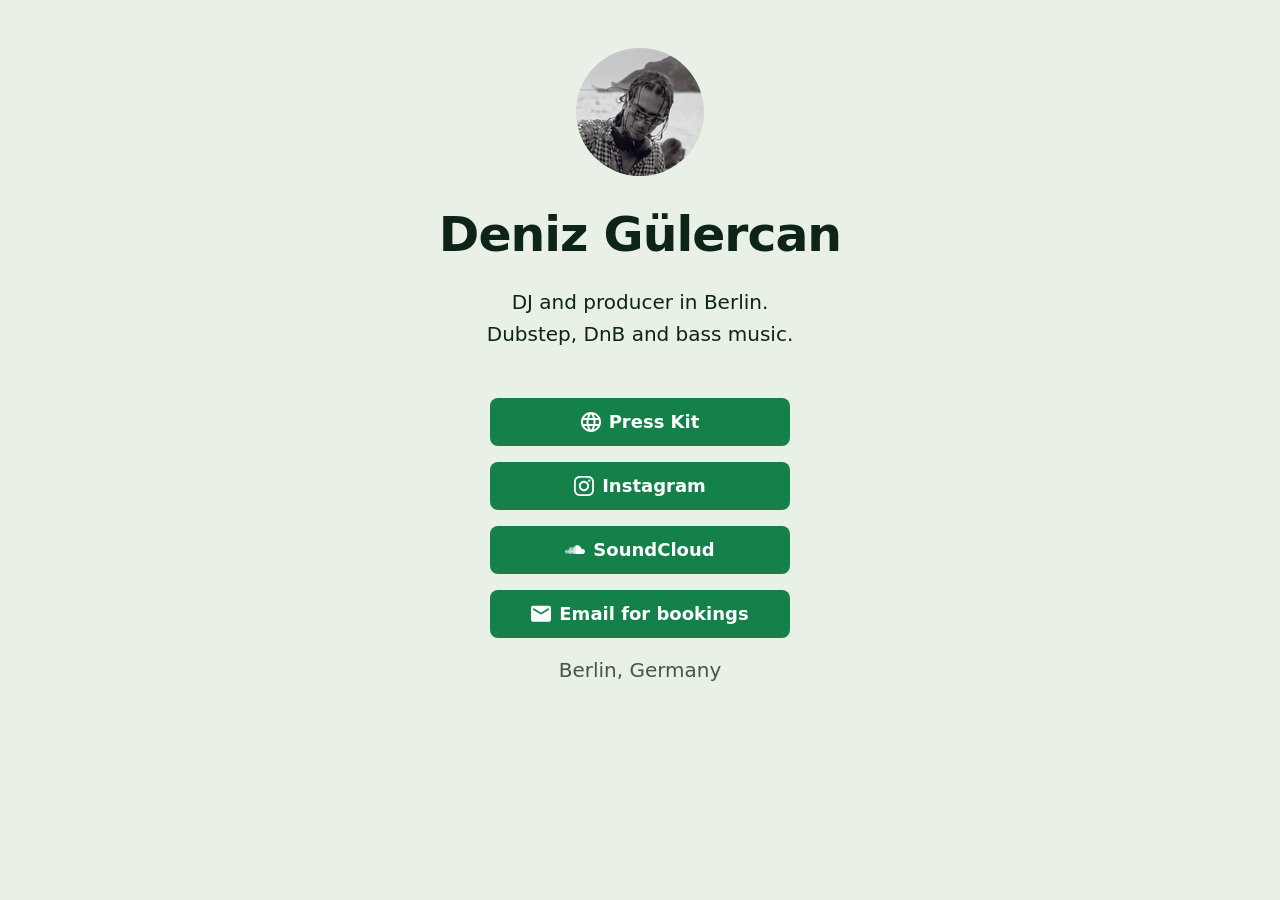
==== index.html @ afda8f6c "Add link page, EPK page and black-and-white profile photo Co-Authored-By: Claude Sonnet 5.5 <noreply" ====
<!DOCTYPE html>

<!--
  To change the theme, change the class on the html tag below to one of:
  - theme-auto: Automatically switches based on user's system preferences
  - theme-light: Forces light theme
  - theme-dark: Forces dark theme
-->

<html class="theme-auto" lang="en"> <!-- Update `class="theme-auto"` with your preference -->

  <head>
    <meta charset="utf-8">
    <meta name="viewport" content="width=device-width, initial-scale=1">

    <!-- Page Title - Change this to your name/brand (50-60 characters recommended) -->
    <title>Deniz Gülercan</title>
    <link rel="icon" type="image/png" href="images/avatar.png"> <!-- Update this with your own favicon -->

    <!-- Meta Description - Write a description (150-160 characters recommended) -->
    <meta name="description" content="Deniz Gülercan. DJ and producer in Berlin. Dubstep, DnB and bass music.">

    <!-- Canonical URL - Helps prevent duplicate content issues -->
    
    <!-- Author Information -->
    <meta name="author" content="Deniz Gülercan">

    <!-- Browser UI Color - Matches the default light/dark theme backgrounds -->
    <meta name="theme-color" content="#e9f0e6" media="(prefers-color-scheme: light)">
    <meta name="theme-color" content="#0c1a12" media="(prefers-color-scheme: dark)">

    <!-- Social Sharing (Open Graph & Twitter) - Uncomment and fill in to control how your page
         looks when shared on social platforms and in chat apps.
         og:url and og:image must be full absolute URLs. -->
    <!--
    <meta property="og:type" content="website">
    <meta property="og:title" content="Deniz Gülercan">
    <meta property="og:description" content="A short description of your page.">
    <meta property="og:url" content="https://yourwebsite.com">
    <meta property="og:image" content="https://yourwebsite.com/images/avatar@2x.png">
    <meta name="twitter:card" content="summary">
    -->

    <!-- Font Preloads - Lets the browser fetch fonts in parallel with the stylesheets -->
    <link rel="preload" href="fonts/open-sans-v34-vietnamese_latin-ext_latin_hebrew_greek-ext_greek_cyrillic-ext_cyrillic-regular.woff2" as="font" type="font/woff2" crossorigin>
    <link rel="preload" href="fonts/open-sans-v34-vietnamese_latin-ext_latin_hebrew_greek-ext_greek_cyrillic-ext_cyrillic-700.woff2" as="font" type="font/woff2" crossorigin>
    <link rel="preload" href="fonts/open-sans-v34-vietnamese_latin-ext_latin_hebrew_greek-ext_greek_cyrillic-ext_cyrillic-800.woff2" as="font" type="font/woff2" crossorigin>

    <!-- Stylesheets -->
    <link rel="stylesheet" href="css/reset.css">
    <link rel="stylesheet" href="css/style.css">
    <link rel="stylesheet" href="css/brands.css">

    <!-- LittleLink Extended Stylesheet (Optional) -->
    <!-- <link rel="stylesheet" href="css/brands-extended.css"> -->
    <!-- Learn more at https://github.com/sethcottle/littlelink-extended.
         Remove comments if you've added LittleLink Extended dependencies -->

  </head>

<body>

    <div class="container">
        <div class="column">
          <main>

            <!--
              By default, the Avatar is rounded. Use the following:
              - avatar--rounded: Automatically rounds the image
              - avatar--soft: Slightly rounds the image
              - avatar--none: Removes any rounding

              Be sure to replace the src with your own image path and update the alt text
            -->
            <img class="avatar avatar--rounded" src="images/avatar.png" srcset="images/avatar@2x.png 2x" alt="Deniz Gülercan" width="128" height="128" fetchpriority="high">

            <!-- Replace with your name or brand -->
            <h1>Deniz Gülercan</h1>

            <!-- Add a short description about yourself or your brand -->
            <p>DJ and producer in Berlin.<br>Dubstep, DnB and bass music.</p>

            <!-- All your buttons go here -->
            <nav class="button-stack" aria-label="Links">

              <!-- Press kit -->
              <a class="button button-default" href="https://denizgulercan.pages.dev/epk/"><img class="icon" aria-hidden="true" src="images/icons/generic-website.svg" alt="">Press Kit</a>

              <!-- Instagram -->
              <a class="button button-default" href="https://www.instagram.com/deniz.gulercan/" target="_blank" rel="noopener"><img class="icon" aria-hidden="true" src="images/icons/instagram.svg" alt="">Instagram</a>

              <!-- SoundCloud -->
              <a class="button button-default" href="https://soundcloud.com/denizgulercan" target="_blank" rel="noopener"><img class="icon" aria-hidden="true" src="images/icons/soundcloud.svg" alt="">SoundCloud</a>

              <!-- Booking email -->
              <a class="button button-default" href="mailto:denizgulercan@gmail.com?subject=Booking%20enquiry"><img class="icon" aria-hidden="true" src="images/icons/generic-email.svg" alt="">Email for bookings</a>

      </nav>
      <p class="location">Berlin, Germany</p>
      </main>

    </div>
  </div>

</body>

</html>
---- css/style.css ----
/*
* LittleLink
* https://littlelink.io
* Free to use under the MIT license
* http://www.opensource.org/licenses/mit-license.php
*/

/* Grid
  –––––––––––––––––––––––––––––––––––––––––––––––––– */
  .container {
	position:relative;
	width:100%;
	max-width:37.5rem;     				/* 600px */
    text-align:center;
	margin:0 auto;
	padding:var(--spacing-xl) var(--spacing-m) 0 var(--spacing-m);
	box-sizing:border-box;
}
.container-left {
	position:relative;
	width:100%;
	max-width:37.5rem;
	text-align:left;
	margin:0 auto;
	padding:0 1.25rem;
	box-sizing:border-box;
}
.container-left p {
	margin-bottom: 1rem;  				/* 16px space between paragraphs */
  }
.column {
	width:100%;
	box-sizing:border-box;
}
/* For devices larger than 400px */
  @media (min-width:25rem) {            /* 400px */
    .container {
	width:85%;
}
}/* For devices larger than 550px */
  @media (min-width:34.375rem) {        /* 550px */
    .container {
	width:80%;
}
}

/* Base Styles
  –––––––––––––––––––––––––––––––––––––––––––––––––– */
  body {
	margin:0;
	padding:0;
	background-color:#e9f0e6;
	color:#0e2418;
	font-family:"Open Sans",system-ui;
    font-weight:400;
	line-height:1.6;
}

/* Base Typography Settings
–––––––––––––––––––––––––––––––––––––––––––––––––– */
/* Base size - 16px browser default */
:root {
  font-size:16px;           /* Using a 1.25 modular scale for typography */
  --scale-0:1rem;           /* 16px */
  --scale-1:1.25rem;        /* 20px */
  --scale-2:1.563rem;       /* 25px */
  --scale-3:1.953rem;       /* 31px */
  --scale-4:2.441rem;       /* 39px */
  --scale-5:3.052rem;       /* 49px */

  /* Spacing units */
  --spacing-xs:0.5rem;      /* 8px */
  --spacing-s:1rem;         /* 16px */
  --spacing-m:1.5rem;       /* 24px */
  --spacing-l:2rem;         /* 32px */
  --spacing-xl:3rem;        /* 48px */
  --spacing-xxl:4rem;       /* 64px */
}

/* Avatar */
.avatar {
	width: 8rem;             /* 128px */
	height: 8rem;
	border-radius: 50%;
	object-fit: cover;
	background-position: center;
	margin-bottom: var(--spacing-l);
	margin-left: auto;
	margin-right: auto;
	display: block;
  }

/* Typography Scale */
h1 {
	margin:0 0 var(--spacing-m) 0;
	font-size:var(--scale-5);           /* ~49px */
  	font-weight:800;
	line-height:1.1;
	letter-spacing:-0.02em;
	word-wrap:break-word;
	overflow-wrap:break-word;
	hyphens:auto;           /* Delete this to remove automatic hyphen on line break */
}
body {
	font-size:var(--scale-1);           /* 20px */
  	line-height:1.6;
}
.container p {
	margin:0 0 var(--spacing-xl) 0;
	font-size:var(--scale-1);
	line-height:1.6;
}

/* Footer */
footer {
	margin:var(--spacing-xxl) 0;            /* 4rem (64px) top and bottom */
    font-size:var(--scale-0);
}

/* Responsive adjustments */
@media (max-width:34.375rem) {              /* 550px */
  h1 {
	font-size:2rem;
}
body {
	font-size:var(--scale-0);
}
.container p {
	font-size:var(--scale-0);
}
.avatar {
	margin-bottom:var(--spacing-m);
}
footer {
	margin:var(--spacing-xl) 0;         	/* 3rem (48px) top and bottom */
}
}

/* Links
  –––––––––––––––––––––––––––––––––––––––––––––––––– */
  a {
	color:#2457F5;
	text-decoration:underline;
}
a:hover {
	color:#083BDA;
}

/* Buttons
–––––––––––––––––––––––––––––––––––––––––––––––––– */
.button,button {
	display:inline-flex;
	align-items:center;
	justify-content:center;
	width:18.75rem;             	/* 300px */
 	min-height:3rem;                /* 48px */
  	padding:0.75rem 1rem;         	/* 12px ; 16px */
  	font-size:1.125rem;           	/* 18px */
  	font-weight:700;
	text-decoration:none;
	white-space:normal;
  	background-color:var(--button-background,transparent);
	color:var(--button-text,#000000);
	border:var(--button-border,none);
	border-radius:0.5rem;
	cursor:pointer;
	box-sizing:border-box;
	hyphens:auto;               	/* Delete this to remove automatic hyphen on line break */
  	margin-bottom:1rem;
	text-align:center;
	line-height:1.3;
}

/* Icons
–––––––––––––––––––––––––––––––––––––––––––––––––– */
.icon {
	width:1.25rem;
	height:1.25rem;
	margin-right:0.5rem;
	flex-shrink:0;
}

/* Avatar Modifiers
  –––––––––––––––––––––––––––––––––––––––––––––––––– */
   /* Modifier for no avatar rounding */
   .avatar--none {
	border-radius: 0%;
  }

  /* Modifier for rounded avatar */
  .avatar--rounded {
	border-radius: 50%;
  }

  /* Modifier for slightly rounded corners */
  .avatar--soft {
	border-radius: 0.5rem;   /* 8px rounded corners */
  }

/* Theme System
  –––––––––––––––––––––––––––––––––––––––––––––––––– */
/* Light theme is default above */

/* Light theme (forced) */
:root.theme-light {
	color-scheme:light;
}

/* Dark theme */
:root.theme-dark {
	color-scheme:dark;
}
:root.theme-dark :focus-visible {
	outline: 2px solid #4fd68b;
	outline-offset: 2px;
  }
:root.theme-dark body {
	background-color:#0c1a12;
	color:#e6f2e9;
}
:root.theme-dark a:not(.button) {
	color:#4fd68b;
}
:root.theme-dark a:not(.button):hover {
	color:#8ff0b9;
}

/* Auto theme */
:root.theme-auto {
	color-scheme:light dark;
}
@media (prefers-color-scheme:dark) {
	:root.theme-auto body {
	background-color:#0c1a12;
	color:#e6f2e9;
}
:root.theme-auto :focus-visible {
    outline: 2px solid #4fd68b;
    outline-offset: 2px;
  }
:root.theme-auto a:not(.button) {
	color:#4fd68b;
}
:root.theme-auto a:not(.button):hover {
	color:#8ff0b9;
}
}

/* Button Text Color Override
    –––––––––––––––––––––––––––––––––––––––––––––––––– */
    .button:hover,button:hover {
	color:var(--button-text,#000000);
}

/* Privacy Page Styles
  –––––––––––––––––––––––––––––––––––––––––––––––––– */
.container-left nav {
	margin:var(--spacing-l) 0;
	text-align:left;
}
section {
	margin:var(--spacing-xl) 0;
	text-align:left;
}
h2 {
	font-size:var(--scale-3);
	font-weight:700;
	margin-bottom:var(--spacing-m);
}
h3 {
	font-size:var(--scale-2);
	font-weight:600;
	margin:var(--spacing-l) 0 var(--spacing-s) 0;
}
ul {
	list-style:none;
	padding:0;
	margin:0 0 var(--spacing-m) 0;
}
ul li {
	margin-bottom:var(--spacing-xs);
}

/* Privacy page specific responsive adjustments */
  @media (max-width:34.375rem) {
	h2 {
	font-size:var(--scale-2);
	}
	h3 {
	font-size:var(--scale-1);
	}
	section {
	margin:var(--spacing-l) 0;
	}
}

/* Font Face Definitions
  –––––––––––––––––––––––––––––––––––––––––––––––––– */
@font-face {
	font-display:swap;
	font-family:'Open Sans';
	font-style:normal;
	font-weight:400;
	src:url('../fonts/open-sans-v34-vietnamese_latin-ext_latin_hebrew_greek-ext_greek_cyrillic-ext_cyrillic-regular.woff2') format('woff2');
}
@font-face {
	font-display:swap;
	font-family:'Open Sans';
	font-style:normal;
	font-weight:600;
	src:url('../fonts/open-sans-v34-vietnamese_latin-ext_latin_hebrew_greek-ext_greek_cyrillic-ext_cyrillic-600.woff2') format('woff2');
}
@font-face {
	font-display:swap;
	font-family:'Open Sans';
	font-style:normal;
	font-weight:700;
	src:url('../fonts/open-sans-v34-vietnamese_latin-ext_latin_hebrew_greek-ext_greek_cyrillic-ext_cyrillic-700.woff2') format('woff2');
}
@font-face {
	font-display:swap;
	font-family:'Open Sans';
	font-style:normal;
	font-weight:800;
	src:url('../fonts/open-sans-v34-vietnamese_latin-ext_latin_hebrew_greek-ext_greek_cyrillic-ext_cyrillic-800.woff2') format('woff2');
}

.location { margin-top: var(--spacing-m); font-size: var(--scale-0); opacity: .75; }
---- css/brands.css ----
/*
* LittleLink Button Styles
* https://littlelink.io
* Free to use under the MIT license
* http://www.opensource.org/licenses/mit-license.php
*/

/* Brand Button Base Styles
–––––––––––––––––––––––––––––––––––––––––––––––––– */
/* Only include brand-specific button styling here.
   The color/background/border plumbing lives in style.css. */
.button,button {
	transition:filter 0.2s ease,transform 0.2s ease;
}

/* Global Button Hover Effect
–––––––––––––––––––––––––––––––––––––––––––––––––– */
.button:hover,button:hover {
	filter:brightness(90%);
	transform:translateY(-1px);
}

/* Button Icons
–––––––––––––––––––––––––––––––––––––––––––––––––– */
.icon {
	filter:var(--icon-filter,none);
}

/* Brand-Specific Styles
–––––––––––––––––––––––––––––––––––––––––––––––––– */

/* Default */
.button.button-default {
	--button-text:#ffffff;
	--button-background:#14804a;
	--button-border:none;
}

/* Amazon */
.button-amazon {
	--button-text:#000000;
	--button-background:#FFFFFF;
	--button-border:1px solid #212121;
}

/* Amazon Music */
.button-amazon-music {
	--button-text:#000000;
	--button-background:#25D1DA;
}

/* Apple App Store */
.button-appstore {
	--button-text:#FFFFFF;
	--button-background:#000000;
	--button-border:1px solid #FFFFFF;
}

/* Apple Invites */
.button-invites {
	--button-text:#FFFFFF;
	--button-background:#000000;
	--button-border:1px solid #FFFFFF;
}

/* Apple Music */
.button-apple-music {
	--button-text:#ffffff;
	--button-background:#000000;
	--button-border:1px solid #FFFFFF;
}

/* Apple Music Alt */
.button-apple-music-alt {
	--button-text:#ffffff;
	background-image:linear-gradient(to bottom,#FB5C74,#FA233B);
}

/* Apple Podcasts */
.button-apple-podcasts {
	--button-text:#ffffff;
	--button-background:#000000;
	--button-border:1px solid #FFFFFF;
}

/* Apple Podcasts Alt */
.button-apple-podcasts-alt {
	--button-text:#ffffff;
	background-image:linear-gradient(to bottom,#F452FF,#832BC1);
}

/* Bandcamp */
.button-bandcamp {
	--button-text:#ffffff;
	--button-background:#1d9fc3;
}

/* Behance */
.button-behance {
	--button-text:#ffffff;
	--button-background:#0057FF;
  --button-border:1px solid #FFFFFF;
}

/* Bluesky */
.button-bluesky {
	--button-text:#FFFFFF;
	--button-background:#1185FE;
}

/* Bluesky Alt */
.button-bluesky-alt {
	--button-text:#000000;
	--button-background:#FFFFFF;
	--button-border:1px solid #000000;
}

/* Buy Me a Coffee */
.button-coffee {
	--button-text:#000000;
	--button-background:#ffdd00;
}

/* Cal.com */
.button-cal {
	--button-text:#FFFFFF;
	--button-background:#292929;
	--button-border:1px solid #FFFFFF;
}

/* Calendly */
.button-calendly {
	--button-text:#FFFFFF;
	--button-background:#006BFF;
}

/* Cash App */
.button-cash-app {
	--button-text:#ffffff;
	background-image:linear-gradient(to bottom,#00d64b,#00c244);
}

/* dev.to */
.button-dev-to {
	--button-text:#000000;
	--button-background:#f5f5f5;
	--button-border:1px solid #212121;
}

/* Discogs */
.button-discogs {
	--button-text:#000000;
	--button-background:#FFFFFF;
	--button-border:1px solid #000000;
}

/* Discogs Alt */
.button-discogs-alt {
	--button-text:#FFFFFF;
	--button-background:#000000;
	--button-border:1px solid #FFFFFF;
}

/* Discord */
.button-discord {
	--button-text:#ffffff;
	--button-background:#5865F2;
}

/* Dribbble */
.button-dribbble {
	--button-text:#000000;
	--button-background:#FFFFFF;
	--button-border:1px solid #212121;
}

/* Etsy */
.button-etsy {
	--button-text:#ffffff;
	--button-background:#F45800;
}

/* Facebook */
.button-faceb {
	--button-text:#ffffff;
	--button-background:#0866FF;
}

/* Facebook Messenger */
.button-messenger {
	--button-text:#ffffff;
	--button-background:#0866FF;
}

/* Figma */
.button-figma {
	--button-text:#ffffff;
	--button-background:#000000;
	--button-border:1px solid #FFFFFF;
}

/* Fiverr */
.button-fiverr {
	--button-text:#ffffff;
	--button-background:#1DBF73;
}

/* Flickr */
.button-flickr {
	--button-text:#ffffff;
	--button-background:#000000;
	--button-border:1px solid #FFFFFF;
}

/* GitHub */
.button-github {
	--button-text:#ffffff;
	--button-background:#000000;
	--button-border:1px solid #FFFFFF;
}

/* GitLab */
.button-gitlab {
	--button-text:#ffffff;
	--button-background:#6151b2;
}

/* GoFundMe */
.button-gofundme {
	--button-text:#ffffff;
	--button-background:#02A95C;
}

/* Goodreads */
.button-goodreads {
	--button-text:#333333;
	--button-background:#f3f1e6;
	--button-border:1px solid #212121;
}

/* Google Black */
.button-google-black {
	--button-text:#FFFFFF;
	--button-background:#000000;
	--button-border:1px solid #FFFFFF;
}

/* Google Play Store */
.button-playstore {
	--button-text:#FFFFFF;
	--button-background:#000000;
	--button-border:1px solid #FFFFFF;
}

/* Google Scholar */
.button-google-scholar {
	--button-text:#000000;
	--button-background:#FFFFFF;
	--button-border:1px solid #212121;
}

/* Hashnode */
.button-hashnode {
	--button-text:#000000;
	--button-background:#ffffff;
	--button-border:1px solid #212121;
}

/* Instagram */
.button-instagram {
	--button-text:#ffffff;
	background-image:linear-gradient(-135deg,#1400c8,#b900b4,#f50000);
}

/* Kick */
.button-kick {
	--button-text:#ffffff;
	--button-background:#000000;
	--button-border:1px solid #ffffff;
}

/* Kick Alt */
.button-kick-alt {
	--button-text:#000000;
	--button-background:#01e701;
}

/* Kickstarter */
.button-kickstarter {
	--button-text:#ffffff;
	--button-background:#05ce78;
}

/* Ko-fi */
.button-ko-fi {
	--button-text:#ffffff;
	--button-background:#000000;
  --button-border:1px solid #FFFFFF;
}

/* Last.fm */
.button-last-fm {
	--button-text:#ffffff;
	--button-background:#D51007;
}

/* Letterboxd */
.button-letterboxd {
	--button-text:#ffffff;
	--button-background:#2c3440;
	--button-border:1px solid #FFFFFF;
}

/* Line */
.button-line {
	--button-text:#FFFFFF;
	--button-background:#06C755;
}

/* LinkedIn */
.button-linked {
	--button-text:#ffffff;
	--button-background:#2867b2;
}

/* Mailchimp */
.button-mailchimp {
	--button-text:#000000;
	--button-background:#FFE01B;
}

/* Mastodon */
.button-mastodon {
	--button-text:#ffffff;
	--button-background:#17063B;
	--button-border:1px solid #FFFFFF;
}

/* Matrix */
.button-matrix {
	--button-text:#000000;
	--button-background:#ffffff;
	--button-border:1px solid #000000;
}

/* Meetup */
.button-meetup {
	--button-text:#000000;
	--button-background:#ffffff;
	--button-border:1px solid #000000;
}

/* Meetup Alt */
.button-meetup-alt {
	--button-text:#ffffff;
	--button-background:#ED1C40;
}

/* Medium */
.button-medium {
	--button-text:#ffffff;
	--button-background:#000000;
	--button-border:1px solid #FFFFFF;
}

/* Microsoft */
.button-microsoft {
	--button-text:#ffffff;
	--button-background:#000000;
	--button-border:1px solid #FFFFFF;
}

/* Notion */
.button-notion {
	--button-text:#000000;
	--button-background:#ffffff;
	--button-border:1px solid #212121;
}

/* Obsidian */
.button.button-obsidian {
	--button-text:#ffffff;
	--button-background:#262626;
	--button-border:1px solid #ffffff;
}

/* OnlyFans */
.button-onlyfans {
	--button-text:#ffffff;
	--button-background:#00AEEF;
}

/* Patreon */
.button-patreon {
	--button-text:#ffffff;
	--button-background:#000000;
	--button-border:1px solid #FFFFFF;
}

/* PayPal */
.button-paypal {
	--button-text:#ffffff;
	--button-background:#002991;
  --button-border:1px solid #FFFFFF;
}

/* Pinterest */
.button-pinterest {
	--button-text:#000000;
	--button-background:#ffffff;
	--button-border:1px solid #212121;
}

/* Product Hunt */
.button-product-hunt {
	--button-text:#000000;
	--button-background:#ffffff;
	--button-border:1px solid #212121;
}

/* Reddit */
.button-reddit {
	--button-text:#FFFFFF;
	--button-background:#FF4500;
}

/* Shop */
.button-shop {
	--button-text:#ffffff;
	--button-background:#5A31F4;
}

/* Signal */
.button-signal {
	--button-text:#ffffff;
	--button-background:#3B45FD;
}

/* Signal Alt */
.button-signal-alt {
	--button-text:#3B45FD;
	--button-background:#E3E8FE;
	--button-border:1px solid #000000;
}

/* Slack */
.button-slack {
	--button-text:#000000;
	--button-background:#FFFFFF;
	--button-border:1px solid #212121;
}

/* Snapchat */
.button-snapchat {
	--button-text:#000000;
	--button-background:#fffc00;
}

/* SoundCloud */
.button-soundcloud {
	--button-text:#ffffff;
	--button-background:#ff5500;
}

/* Spotify */
.button-spotify {
	--button-text:#191414;
	--button-background:#1db954;
}

/* Spotify Alt */
.button-spotify-alt {
	--button-text:#FFFFFF;
	--button-background:#191414;
	--button-border:1px solid #FFFFFF;
}

/* Square */
.button-square {
	--button-text:#FFFFFF;
	--button-background:#006AFF;
}

/* Stack Overflow */
.button-stack-overflow {
	--button-text:#000000;
	--button-background:#FFFFFF;
	--button-border:1px solid #000000;
}

/* Steam */
.button-steam {
	--button-text:#ffffff;
	background-image:linear-gradient(90deg,#08BBFF,#2B75FF);
}

/* Steam Alt */
.button-steam-alt {
	--button-text:#ffffff;
	background-image:linear-gradient(90deg,#09172a,#072a57,#0c5085);
	--button-border:1px solid #FFFFFF;
}

/* Strava */
.button-strava {
	--button-text:#ffffff;
	--button-background:#fc5200;
}

/* Substack */
.button-substack {
	--button-text:#ffffff;
	--button-background:#FF6719;
}

/* Telegram */
.button-telegram {
	--button-text:#ffffff;
	--button-background:#3faee8;
}

/* Threads */
.button-threads {
	--button-text:#FFFFFF;
	--button-background:#000000;
	--button-border:1px solid #FFFFFF;
}

/* Threema */
.button-threema {
	--button-text:#000000;
	--button-background:#3fe669;
}

/* TikTok */
.button-tiktok {
	--button-text:#ffffff;
	--button-background:#000000;
	--button-border:1px solid #FFFFFF;
}

/* Trello */
.button-trello {
	--button-text:#ffffff;
	--button-background:#0065ff;
}

/* Tumblr */
.button-tumb {
	--button-text:#ffffff;
	--button-background:#131313;
	--button-border:1px solid #FFFFFF;
}

/* Twitch */
.button-twitch {
	--button-text:#ffffff;
	--button-background:#9146ff;
}

/* Unsplash */
.button-unsplash {
	--button-text:#000000;
	--button-background:#ffffff;
	--button-border:1px solid #212121;
}

/* Venmo */
.button-venmo {
	--button-text:#ffffff;
	--button-background:#008CFF;
}

/* Vimeo */
.button-vimeo {
	--button-text:#ffffff;
	--button-background:#1ab7ea;
}

/* VSCO */
.button-vsco {
	--button-text:#FFFFFF;
	--button-background:#000000;
	--button-border:1px solid #FFFFFF;
}

/* WhatsApp */
.button-whatsapp {
	--button-text:#ffffff;
	--button-background:#455a64;
}

/* WordPress */
.button-wordpress {
	--button-text:#ffffff;
	--button-background:#3858E9;
}

/* X */
.button-x {
	--button-text:#FFFFFF;
	--button-background:#000000;
	--button-border:1px solid #FFFFFF;
}

/* YouTube */
.button-yt {
	--button-text:#ffffff;
	--button-background:#282828;
	--button-border:1px solid #FFFFFF;
}

/* YouTube Music */
.button-yt-music {
	--button-text:#ffffff;
	--button-background:#282828;
	--button-border:1px solid #FFFFFF;
}

/* YouTube Alt */
.button-yt-alt {
	--button-text:#ffffff;
	--button-background:#FF0000;
}

/* Zelle */
.button-zelle {
	--button-text:#ffffff;
	--button-background:#6D1ED4;
}

/* Zoom */
.button-zoom {
	--button-text:#ffffff;
	--button-background:#0B5CFF;
  --button-border:1px solid #FFFFFF;
}
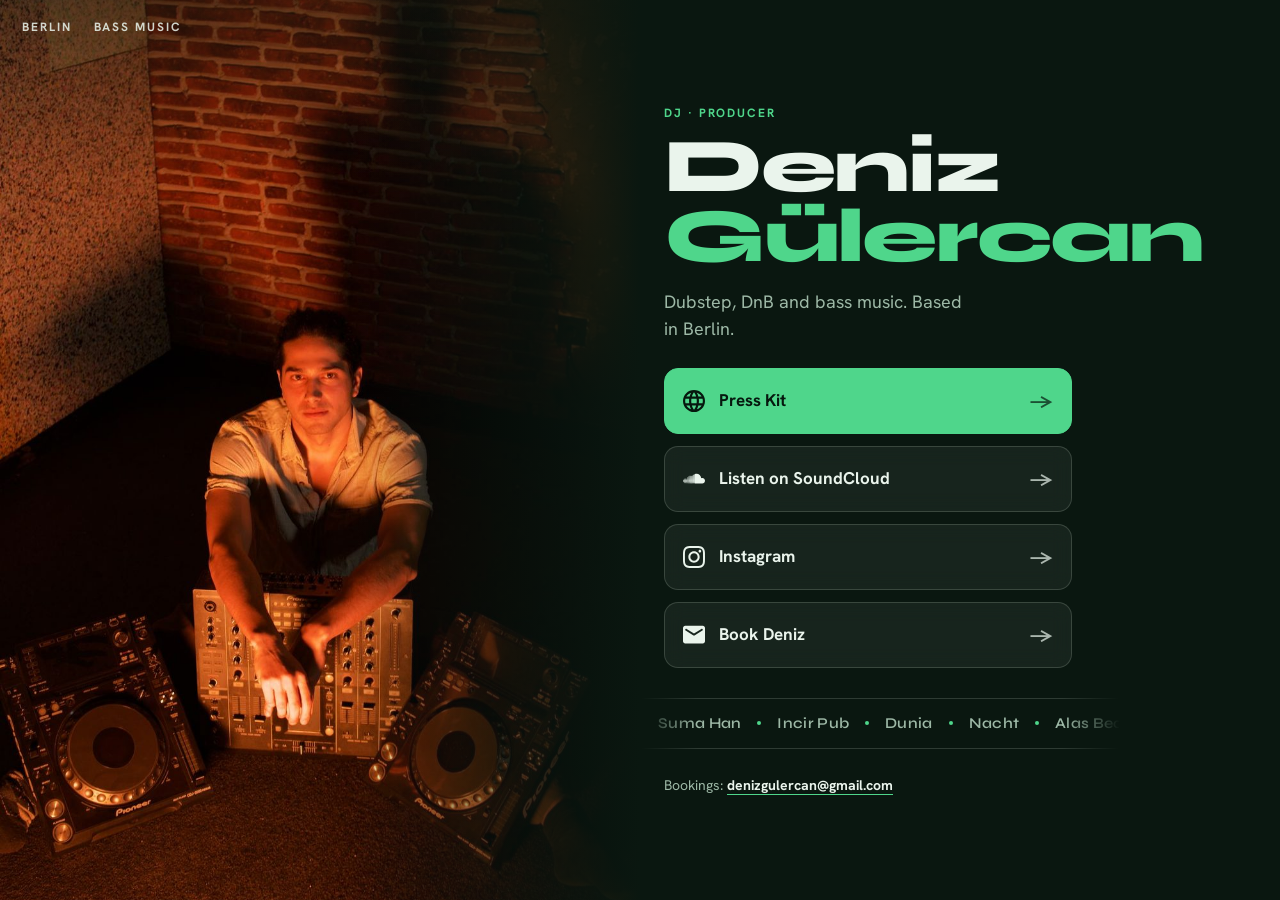
==== commit de70cce7: "Redesign link page: full-bleed cover photo, large type, venue ticker Co-Authored-By: Claude Sonnet 5" ====
--- a/index.html
+++ b/index.html
@@ -1,107 +1,118 @@
 <!DOCTYPE html>
+<html lang="en">
+<head>
+<meta charset="utf-8">
+<meta name="viewport" content="width=device-width, initial-scale=1, viewport-fit=cover">
+<title>Deniz Gülercan — DJ &amp; Producer, Berlin</title>
+<meta name="description" content="Deniz Gülercan. DJ and producer in Berlin. Dubstep, DnB and bass music.">
+<meta name="author" content="Deniz Gülercan">
+<meta name="theme-color" content="#0a1710">
+<meta property="og:type" content="website">
+<meta property="og:title" content="Deniz Gülercan — DJ &amp; Producer, Berlin">
+<meta property="og:description" content="Dubstep, DnB and bass music. Press kit, links and bookings.">
+<meta property="og:url" content="https://denizgulercan.pages.dev/">
+<meta property="og:image" content="https://denizgulercan.pages.dev/images/cover.jpg">
+<meta name="twitter:card" content="summary_large_image">
+<link rel="icon" type="image/png" href="images/avatar.png">
+<link rel="preconnect" href="https://fonts.googleapis.com">
+<link rel="preconnect" href="https://fonts.gstatic.com" crossorigin>
+<link href="https://fonts.googleapis.com/css2?family=Syne:wght@600;800&family=Hanken+Grotesk:wght@400;500;700&display=swap" rel="stylesheet">
+<style>
+:root{
+  --bg:#0a1710; --ink:#eaf4ec; --muted:#9db8a6; --accent:#4fd68b; --accent-ink:#06180e;
+  --line:rgba(234,244,236,.16);
+  --display:"Syne",system-ui,sans-serif; --body:"Hanken Grotesk",system-ui,sans-serif;
+}
+*{box-sizing:border-box}
+html{background:var(--bg)}
+body{margin:0;background:var(--bg);color:var(--ink);font-family:var(--body);font-size:17px;line-height:1.5;-webkit-font-smoothing:antialiased;min-height:100svh}
+a{color:inherit;text-decoration:none}
 
-<!--
-  To change the theme, change the class on the html tag below to one of:
-  - theme-auto: Automatically switches based on user's system preferences
-  - theme-light: Forces light theme
-  - theme-dark: Forces dark theme
--->
+/* Photo */
+.photo{position:relative;height:72svh;min-height:460px;max-height:760px;background:#000 url(images/cover.jpg) 50% 58%/cover no-repeat;}
+.photo::after{content:"";position:absolute;inset:0;background:
+  linear-gradient(to bottom,rgba(10,23,16,.55) 0%,rgba(10,23,16,0) 22%,rgba(10,23,16,0) 45%,rgba(10,23,16,.88) 82%,var(--bg) 100%);}
+.top{position:absolute;z-index:2;top:max(18px,env(safe-area-inset-top));left:22px;right:22px;display:flex;justify-content:space-between;
+  font-size:12px;font-weight:700;letter-spacing:.16em;text-transform:uppercase;color:rgba(234,244,236,.85)}
 
-<html class="theme-auto" lang="en"> <!-- Update `class="theme-auto"` with your preference -->
+/* Content */
+main{position:relative;z-index:3;margin-top:-132px;padding:0 22px max(36px,env(safe-area-inset-bottom));max-width:560px;margin-inline:auto}
+.label{font-size:12px;font-weight:700;letter-spacing:.16em;text-transform:uppercase;color:var(--accent);margin:0 0 10px}
+h1{font-family:var(--display);font-weight:800;font-size:clamp(46px,14vw,76px);line-height:.92;letter-spacing:-.03em;margin:0 0 16px}
+h1 span{display:block;color:var(--accent)}
+.tag{margin:0 0 26px;font-size:18px;color:var(--muted);max-width:30ch}
 
-  <head>
-    <meta charset="utf-8">
-    <meta name="viewport" content="width=device-width, initial-scale=1">
+.links{display:grid;gap:12px;margin:0 0 30px}
+.btn{display:flex;align-items:center;gap:14px;padding:17px 18px;border-radius:14px;border:1px solid var(--line);
+  background:rgba(234,244,236,.06);backdrop-filter:blur(10px);-webkit-backdrop-filter:blur(10px);
+  font-weight:700;font-size:17px;transition:transform .18s ease,background .18s ease,border-color .18s ease}
+.btn:hover,.btn:focus-visible{transform:translateY(-2px);background:rgba(234,244,236,.12);border-color:rgba(79,214,139,.6);outline:none}
+.btn i{width:22px;height:22px;flex:none;background:currentColor;-webkit-mask:var(--ic) center/contain no-repeat;mask:var(--ic) center/contain no-repeat}
+.btn em{margin-left:auto;font-style:normal;font-size:20px;opacity:.7;transition:transform .18s ease}
+.btn:hover em{transform:translateX(4px);opacity:1}
+.btn.primary{background:var(--accent);color:var(--accent-ink);border-color:var(--accent)}
+.btn.primary:hover{background:#6ae3a0}
 
-    <!-- Page Title - Change this to your name/brand (50-60 characters recommended) -->
-    <title>Deniz Gülercan</title>
-    <link rel="icon" type="image/png" href="images/avatar.png"> <!-- Update this with your own favicon -->
+/* Venues ticker */
+.played{border-top:1px solid var(--line);border-bottom:1px solid var(--line);padding:13px 0;overflow:hidden;margin:0 -22px 26px;
+  -webkit-mask:linear-gradient(90deg,transparent,#000 12%,#000 88%,transparent);mask:linear-gradient(90deg,transparent,#000 12%,#000 88%,transparent)}
+.track{display:flex;width:max-content;gap:0;animation:slide 38s linear infinite;font-family:var(--display);font-weight:600;font-size:15px;letter-spacing:.02em;color:var(--muted);white-space:nowrap}
+.track span{padding:0 18px;position:relative}
+.track span::after{content:"";position:absolute;right:-2px;top:50%;width:4px;height:4px;margin-top:-2px;border-radius:50%;background:var(--accent)}
+@keyframes slide{to{transform:translateX(-50%)}}
 
-    <!-- Meta Description - Write a description (150-160 characters recommended) -->
-    <meta name="description" content="Deniz Gülercan. DJ and producer in Berlin. Dubstep, DnB and bass music.">
+.book{font-size:14px;color:var(--muted);margin:0}
+.book a{color:var(--ink);font-weight:700;border-bottom:1px solid var(--accent)}
 
-    <!-- Canonical URL - Helps prevent duplicate content issues -->
-    
-    <!-- Author Information -->
-    <meta name="author" content="Deniz Gülercan">
+/* Entrance */
+@media (prefers-reduced-motion:no-preference){
+  .label,h1,.tag,.btn,.played,.book{opacity:0;transform:translateY(14px);animation:in .7s cubic-bezier(.2,.7,.2,1) forwards}
+  .label{animation-delay:.05s}h1{animation-delay:.12s}.tag{animation-delay:.2s}
+  .btn:nth-child(1){animation-delay:.28s}.btn:nth-child(2){animation-delay:.34s}.btn:nth-child(3){animation-delay:.4s}.btn:nth-child(4){animation-delay:.46s}
+  .played{animation-delay:.54s}.book{animation-delay:.6s}
+  .btn:hover{transition:transform .18s ease}
+}
+@keyframes in{to{opacity:1;transform:none}}
+@media (prefers-reduced-motion:reduce){.track{animation:none}}
 
-    <!-- Browser UI Color - Matches the default light/dark theme backgrounds -->
-    <meta name="theme-color" content="#e9f0e6" media="(prefers-color-scheme: light)">
-    <meta name="theme-color" content="#0c1a12" media="(prefers-color-scheme: dark)">
-
-    <!-- Social Sharing (Open Graph & Twitter) - Uncomment and fill in to control how your page
-         looks when shared on social platforms and in chat apps.
-         og:url and og:image must be full absolute URLs. -->
-    <!--
-    <meta property="og:type" content="website">
-    <meta property="og:title" content="Deniz Gülercan">
-    <meta property="og:description" content="A short description of your page.">
-    <meta property="og:url" content="https://yourwebsite.com">
-    <meta property="og:image" content="https://yourwebsite.com/images/avatar@2x.png">
-    <meta name="twitter:card" content="summary">
-    -->
-
-    <!-- Font Preloads - Lets the browser fetch fonts in parallel with the stylesheets -->
-    <link rel="preload" href="fonts/open-sans-v34-vietnamese_latin-ext_latin_hebrew_greek-ext_greek_cyrillic-ext_cyrillic-regular.woff2" as="font" type="font/woff2" crossorigin>
-    <link rel="preload" href="fonts/open-sans-v34-vietnamese_latin-ext_latin_hebrew_greek-ext_greek_cyrillic-ext_cyrillic-700.woff2" as="font" type="font/woff2" crossorigin>
-    <link rel="preload" href="fonts/open-sans-v34-vietnamese_latin-ext_latin_hebrew_greek-ext_greek_cyrillic-ext_cyrillic-800.woff2" as="font" type="font/woff2" crossorigin>
-
-    <!-- Stylesheets -->
-    <link rel="stylesheet" href="css/reset.css">
-    <link rel="stylesheet" href="css/style.css">
-    <link rel="stylesheet" href="css/brands.css">
-
-    <!-- LittleLink Extended Stylesheet (Optional) -->
-    <!-- <link rel="stylesheet" href="css/brands-extended.css"> -->
-    <!-- Learn more at https://github.com/sethcottle/littlelink-extended.
-         Remove comments if you've added LittleLink Extended dependencies -->
-
-  </head>
-
+/* Desktop: photo left, content right */
+@media (min-width:900px){
+  body{display:grid;grid-template-columns:1fr 1fr}
+  .photo{position:sticky;top:0;height:100svh;max-height:none;background-position:50% 55%}
+  .photo::after{background:linear-gradient(to right,rgba(10,23,16,0) 55%,var(--bg) 100%),linear-gradient(to bottom,rgba(10,23,16,.45),rgba(10,23,16,0) 20%)}
+  main{margin:0;align-self:center;max-width:480px;padding:48px 48px 48px 24px}
+  .top{right:auto;gap:22px}
+  .played{margin-inline:-24px -48px}
+}
+</style>
+</head>
 <body>
 
-    <div class="container">
-        <div class="column">
-          <main>
+<div class="photo" role="img" aria-label="Deniz Gülercan at the decks">
+  <div class="top"><span>Berlin</span><span>Bass music</span></div>
+</div>
 
-            <!--
-              By default, the Avatar is rounded. Use the following:
-              - avatar--rounded: Automatically rounds the image
-              - avatar--soft: Slightly rounds the image
-              - avatar--none: Removes any rounding
+<main>
+  <p class="label">DJ · Producer</p>
+  <h1>Deniz <span>Gülercan</span></h1>
+  <p class="tag">Dubstep, DnB and bass music. Based in Berlin.</p>
 
-              Be sure to replace the src with your own image path and update the alt text
-            -->
-            <img class="avatar avatar--rounded" src="images/avatar.png" srcset="images/avatar@2x.png 2x" alt="Deniz Gülercan" width="128" height="128" fetchpriority="high">
+  <nav class="links" aria-label="Links">
+    <a class="btn primary" href="epk/"><i style="--ic:url(images/icons/generic-website.svg)"></i>Press Kit<em>→</em></a>
+    <a class="btn" href="https://soundcloud.com/denizgulercan" target="_blank" rel="noopener"><i style="--ic:url(images/icons/soundcloud.svg)"></i>Listen on SoundCloud<em>→</em></a>
+    <a class="btn" href="https://www.instagram.com/deniz.gulercan/" target="_blank" rel="noopener"><i style="--ic:url(images/icons/instagram.svg)"></i>Instagram<em>→</em></a>
+    <a class="btn" href="mailto:denizgulercan@gmail.com?subject=Booking%20enquiry"><i style="--ic:url(images/icons/generic-email.svg)"></i>Book Deniz<em>→</em></a>
+  </nav>
 
-            <!-- Replace with your name or brand -->
-            <h1>Deniz Gülercan</h1>
-
-            <!-- Add a short description about yourself or your brand -->
-            <p>DJ and producer in Berlin.<br>Dubstep, DnB and bass music.</p>
-
-            <!-- All your buttons go here -->
-            <nav class="button-stack" aria-label="Links">
-
-              <!-- Press kit -->
-              <a class="button button-default" href="https://denizgulercan.pages.dev/epk/"><img class="icon" aria-hidden="true" src="images/icons/generic-website.svg" alt="">Press Kit</a>
-
-              <!-- Instagram -->
-              <a class="button button-default" href="https://www.instagram.com/deniz.gulercan/" target="_blank" rel="noopener"><img class="icon" aria-hidden="true" src="images/icons/instagram.svg" alt="">Instagram</a>
-
-              <!-- SoundCloud -->
-              <a class="button button-default" href="https://soundcloud.com/denizgulercan" target="_blank" rel="noopener"><img class="icon" aria-hidden="true" src="images/icons/soundcloud.svg" alt="">SoundCloud</a>
-
-              <!-- Booking email -->
-              <a class="button button-default" href="mailto:denizgulercan@gmail.com?subject=Booking%20enquiry"><img class="icon" aria-hidden="true" src="images/icons/generic-email.svg" alt="">Email for bookings</a>
-
-      </nav>
-      <p class="location">Berlin, Germany</p>
-      </main>
-
+  <div class="played" aria-label="Played at">
+    <div class="track" aria-hidden="true">
+      <span>Suma Han</span><span>Incir Pub</span><span>Dunia</span><span>Nacht</span><span>Alas Beach</span><span>Daş Lounge</span><span>Kavanoz</span><span>Kabak Bay</span><span>Lilith Camping</span><span>Noh Radio</span><span>Radio2019</span><span>Chilly</span>
+      <span>Suma Han</span><span>Incir Pub</span><span>Dunia</span><span>Nacht</span><span>Alas Beach</span><span>Daş Lounge</span><span>Kavanoz</span><span>Kabak Bay</span><span>Lilith Camping</span><span>Noh Radio</span><span>Radio2019</span><span>Chilly</span>
     </div>
   </div>
 
+  <p class="book">Bookings: <a href="mailto:denizgulercan@gmail.com?subject=Booking%20enquiry">denizgulercan@gmail.com</a></p>
+</main>
+
 </body>
-
 </html>
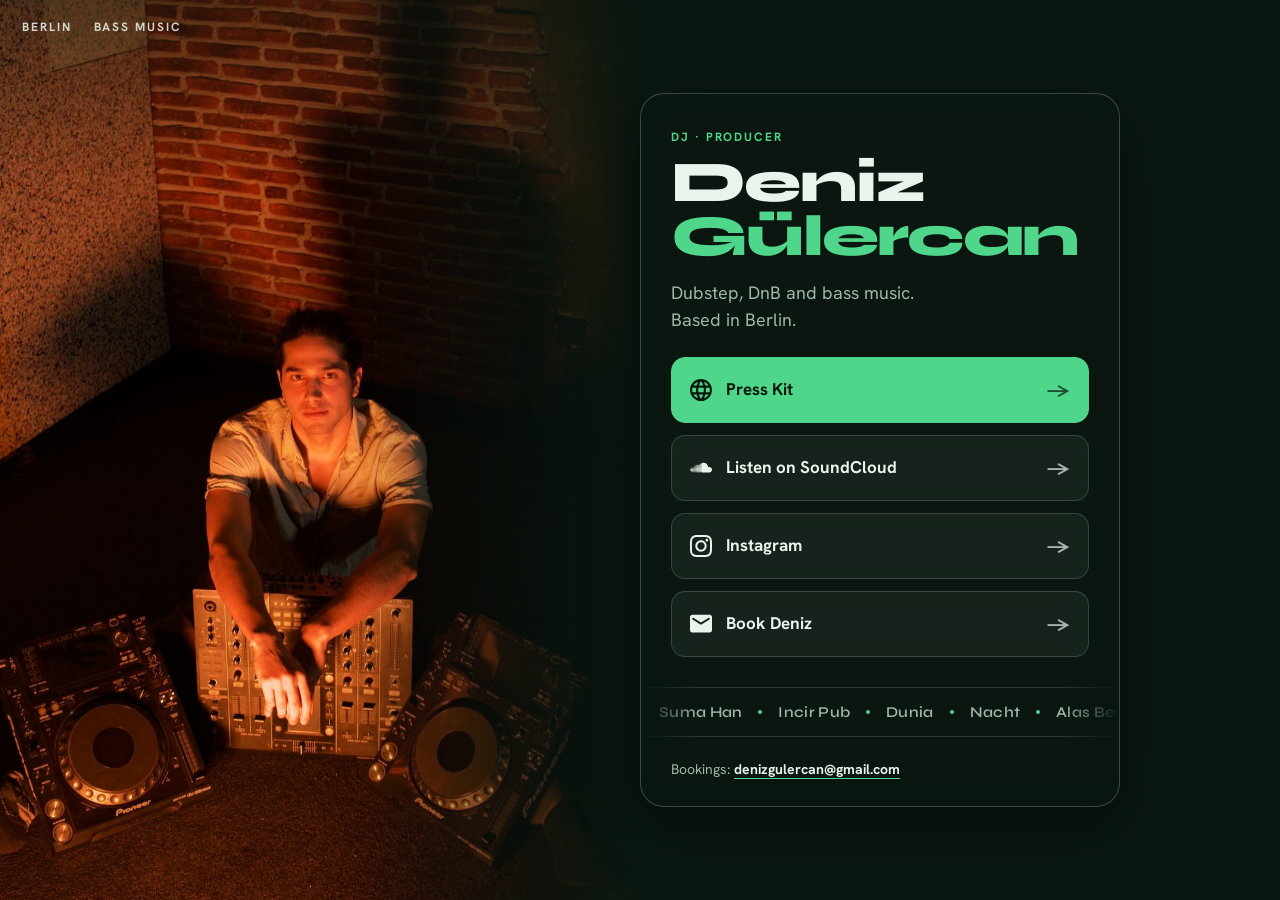
==== commit 872aefc3: "Frame the content, fit name on phones, self-host fonts, tagline on two lines Co-Authored-By: Claude " ====
--- a/index.html
+++ b/index.html
@@ -14,10 +14,10 @@
 <meta property="og:image" content="https://denizgulercan.pages.dev/images/cover.jpg">
 <meta name="twitter:card" content="summary_large_image">
 <link rel="icon" type="image/png" href="images/avatar.png">
-<link rel="preconnect" href="https://fonts.googleapis.com">
-<link rel="preconnect" href="https://fonts.gstatic.com" crossorigin>
-<link href="https://fonts.googleapis.com/css2?family=Syne:wght@600;800&family=Hanken+Grotesk:wght@400;500;700&display=swap" rel="stylesheet">
+<link rel="preload" href="fonts/syne.woff2" as="font" type="font/woff2" crossorigin>
 <style>
+@font-face{font-family:"Syne";src:url(fonts/syne.woff2) format("woff2");font-weight:400 800;font-display:swap}
+@font-face{font-family:"Hanken Grotesk";src:url(fonts/hanken.woff2) format("woff2");font-weight:100 900;font-display:swap}
 :root{
   --bg:#0a1710; --ink:#eaf4ec; --muted:#9db8a6; --accent:#4fd68b; --accent-ink:#06180e;
   --line:rgba(234,244,236,.16);
@@ -36,11 +36,14 @@
   font-size:12px;font-weight:700;letter-spacing:.16em;text-transform:uppercase;color:rgba(234,244,236,.85)}
 
 /* Content */
-main{position:relative;z-index:3;margin-top:-132px;padding:0 22px max(36px,env(safe-area-inset-bottom));max-width:560px;margin-inline:auto}
+main{position:relative;z-index:3;margin:-96px 16px max(16px,env(safe-area-inset-bottom));max-width:520px;container-type:inline-size;
+  padding:26px 22px 22px;border:1px solid rgba(234,244,236,.22);border-radius:24px;background:rgba(10,23,16,.78);
+  backdrop-filter:blur(14px);-webkit-backdrop-filter:blur(14px);box-shadow:0 20px 60px rgba(0,0,0,.45)}
+@media (min-width:560px){main{margin-inline:auto}}
 .label{font-size:12px;font-weight:700;letter-spacing:.16em;text-transform:uppercase;color:var(--accent);margin:0 0 10px}
-h1{font-family:var(--display);font-weight:800;font-size:clamp(46px,14vw,76px);line-height:.92;letter-spacing:-.03em;margin:0 0 16px}
+h1{font-family:var(--display);font-weight:800;font-size:min(72px,13.8cqw);line-height:.94;letter-spacing:-.03em;margin:0 0 16px}
 h1 span{display:block;color:var(--accent)}
-.tag{margin:0 0 26px;font-size:18px;color:var(--muted);max-width:30ch}
+.tag{margin:0 0 24px;font-size:18px;line-height:1.45;color:var(--muted)}
 
 .links{display:grid;gap:12px;margin:0 0 30px}
 .btn{display:flex;align-items:center;gap:14px;padding:17px 18px;border-radius:14px;border:1px solid var(--line);
@@ -54,7 +57,7 @@
 .btn.primary:hover{background:#6ae3a0}
 
 /* Venues ticker */
-.played{border-top:1px solid var(--line);border-bottom:1px solid var(--line);padding:13px 0;overflow:hidden;margin:0 -22px 26px;
+.played{border-top:1px solid var(--line);border-bottom:1px solid var(--line);padding:13px 0;overflow:hidden;margin:0 -22px 22px;
   -webkit-mask:linear-gradient(90deg,transparent,#000 12%,#000 88%,transparent);mask:linear-gradient(90deg,transparent,#000 12%,#000 88%,transparent)}
 .track{display:flex;width:max-content;gap:0;animation:slide 38s linear infinite;font-family:var(--display);font-weight:600;font-size:15px;letter-spacing:.02em;color:var(--muted);white-space:nowrap}
 .track span{padding:0 18px;position:relative}
@@ -80,9 +83,10 @@
   body{display:grid;grid-template-columns:1fr 1fr}
   .photo{position:sticky;top:0;height:100svh;max-height:none;background-position:50% 55%}
   .photo::after{background:linear-gradient(to right,rgba(10,23,16,0) 55%,var(--bg) 100%),linear-gradient(to bottom,rgba(10,23,16,.45),rgba(10,23,16,0) 20%)}
-  main{margin:0;align-self:center;max-width:480px;padding:48px 48px 48px 24px}
+  main{margin:0 auto 0 0;width:min(100% - 48px,480px);align-self:center;padding:34px 30px 26px;background:rgba(10,23,16,.6)}
   .top{right:auto;gap:22px}
-  .played{margin-inline:-24px -48px}
+  .played{margin-inline:-30px}
+  .played{margin-bottom:22px}
 }
 </style>
 </head>
@@ -95,7 +99,7 @@
 <main>
   <p class="label">DJ · Producer</p>
   <h1>Deniz <span>Gülercan</span></h1>
-  <p class="tag">Dubstep, DnB and bass music. Based in Berlin.</p>
+  <p class="tag">Dubstep, DnB and bass music.<br>Based in Berlin.</p>
 
   <nav class="links" aria-label="Links">
     <a class="btn primary" href="epk/"><i style="--ic:url(images/icons/generic-website.svg)"></i>Press Kit<em>→</em></a>
